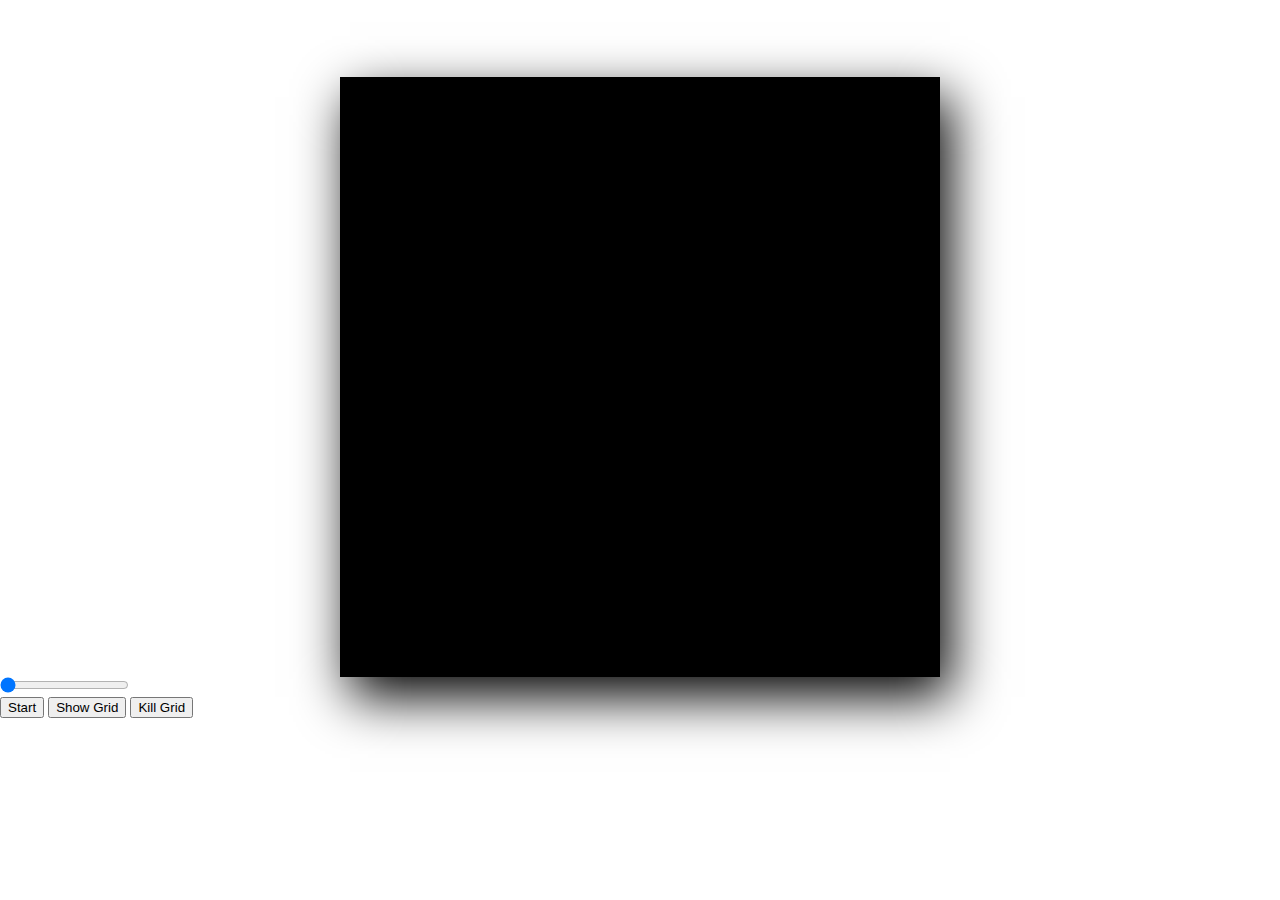
==== index.html @ 16a6a6c3 "established ground-work - grid, snake control" ====
<!DOCTYPE html>
<html lang="en">
<head>
    <meta charset="UTF-8">
    <meta http-equiv="X-UA-Compatible" content="IE=edge">
    <meta name="viewport" content="width=device-width, initial-scale=1.0">
    <title>JSnake</title>
    <link rel="stylesheet" href = "style.css"></link>
    <script defer src = "script.js"></script>
</head>

<body>  

    <h1>Snake</h1>

    <div id="gameBoard"></div>
    <div class="slidecontainer">
        <input type="range" min="8" max="20" value="8" class="slider" id="myRange">
      </div>
    <button onclick="startGame()">Start</button>
    <button onclick="showGrid()">Show Grid</button>
    <button onclick="killGrid()">Kill Grid</button>
    
</body>
</html>
---- style.css ----
* {
  margin: 0 auto;
}

h1 {
  color: white;
  margin-top: 20px;
  margin-bottom: 20px;
}

#gameBoard {
  width: 600px;
  height: 600px;
  display: flex;
  flex-wrap: wrap;
  flex-direction: row;

  box-shadow: 10px 20px 50px black;
}

.cell {
  background-color: black;
  width: 58px;
  height: 58px;
  margin: 0;
  border: 1px solid black;
}

.snake {
  background-color: green;
  border: 1px solid black;
}

.fruit {
  background-color: red;
  border: 1px solid white;
}
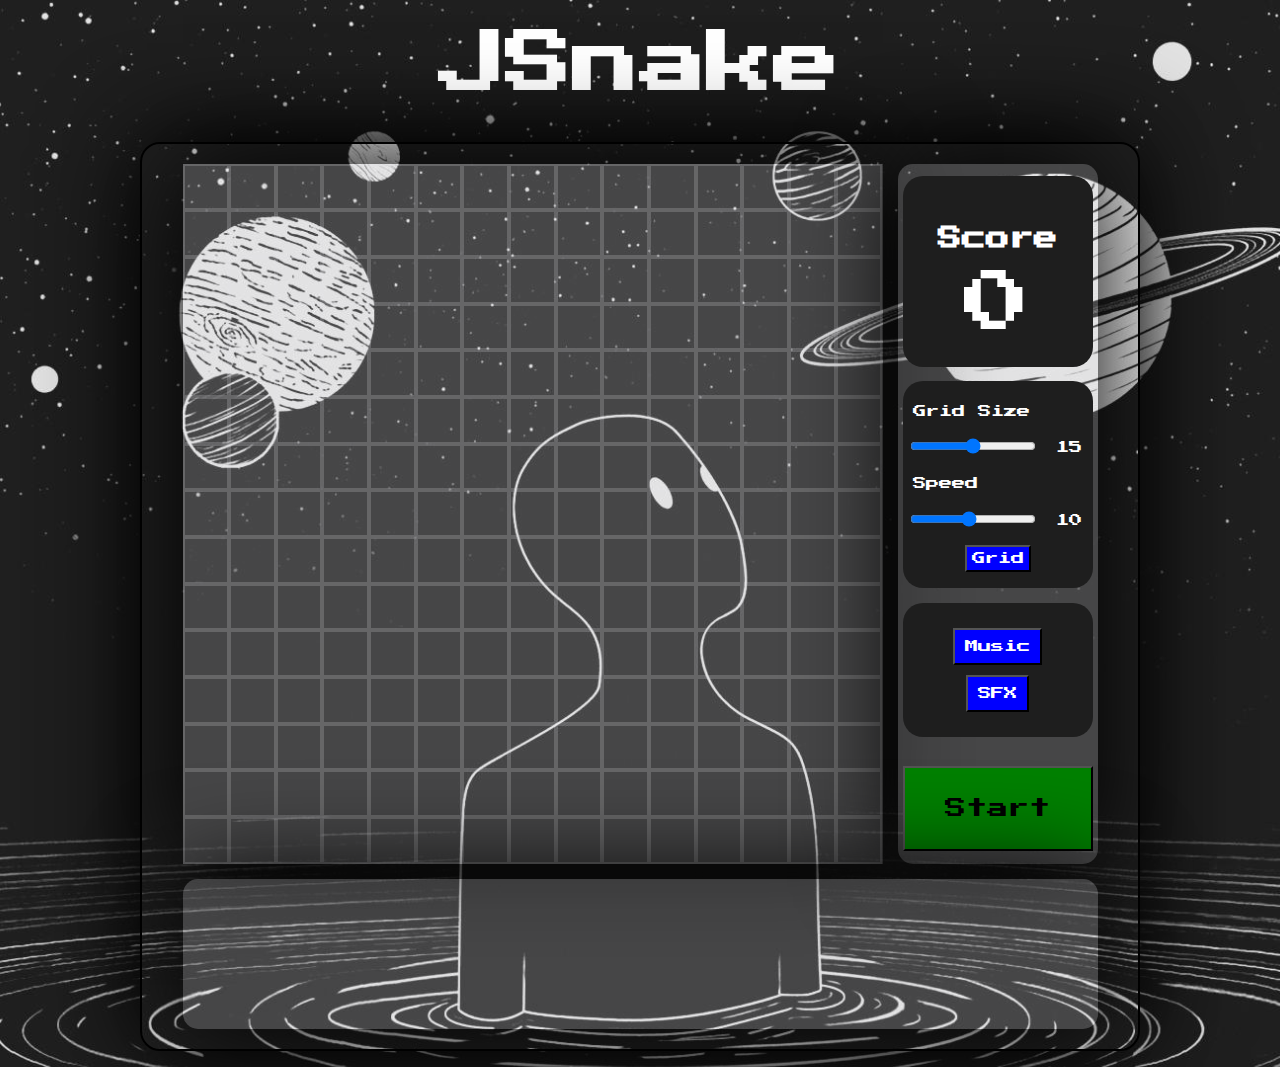
==== commit bf7c260a: "Added design, game options, snake options" ====
--- a/index.html
+++ b/index.html
@@ -7,19 +7,48 @@
     <title>JSnake</title>
     <link rel="stylesheet" href = "style.css"></link>
     <script defer src = "script.js"></script>
+    <link rel="preconnect" href="https://fonts.googleapis.com">
+    <link rel="preconnect" href="https://fonts.googleapis.com">
+    <link rel="preconnect" href="https://fonts.gstatic.com" crossorigin>
+    <link href="https://fonts.googleapis.com/css2?family=Press+Start+2P&display=swap" rel="stylesheet">
+
 </head>
 
 <body>  
 
-    <h1>Snake</h1>
+    <h1>JSnake</h1>
 
-    <div id="gameBoard"></div>
-    <div class="slidecontainer">
-        <input type="range" min="8" max="20" value="8" class="slider" id="myRange">
-      </div>
-    <button onclick="startGame()">Start</button>
-    <button onclick="showGrid()">Show Grid</button>
-    <button onclick="killGrid()">Kill Grid</button>
+    <div id="layout" class = "glow">
+        <div id="gameBoardWrapper">
+            <div id="gameBoard"></div>
+        </div>
+        <div id="gameOptions">
+
+            <div class = 'scoreContainer'>
+                <h2>Score</h2>
+                <p id="score">0</p>
+            </div>
+            <div class="slideContainer">
+                <p>Grid Size</p>
+                <input type="range" min="10" max="20" value="15" class="slider" id="myRange">
+                <p id = "rowCounter">15</p>
+                <p>Speed</p>
+                <input type="range" min="5" max="20" value="12" class="slider" id="mySpeed">
+                <p id = "speedCounter">10</p>
+                <button id="gridButton" onclick="showGrid()">Grid</button>
+            </div>
+            <div class="soundContainer">
+                <button id="musicButton" onclick="playMusic()">Music</button>
+                <button id="soundButton" onclick="playSFX()">SFX</button>
+            </div>
+            <button id = "startButton" onclick="startGame()">Start</button>
+            <p id = "rowCounter"></p>
+
+        </div>
+        <div id="snakeOptions"></div>
+    </div>
+
+    <p id = "rowCounter"></p>
     
 </body>
 </html>--- a/style.css
+++ b/style.css
@@ -1,29 +1,166 @@
 * {
+  box-sizing: border-box;
+}
+
+body {
+  background-image: url("images/spacingOut.jpeg");
+  font-family: "Press Start 2P", cursive;
+  background-size: cover;
+  background-position: center;
+}
+
+h1 {
+  text-align: center;
+  margin-top: 30px;
+  font-size: 50pt;
+  color: white;
+}
+
+.glow::before,
+.glow::after {
+  content: "";
+}
+
+#startButton {
+  background-color: green;
+  width: 100%;
+  font-family: "Press Start 2P", cursive;
+  padding: 30px;
+  font-size: 16pt;
+}
+
+#gridButton {
+  text-decoration: none;
+  background: none;
+  font-family: "Press Start 2P", cursive;
+  background-color: blue;
+  color: white;
+  padding: 5px;
+  margin: 0 auto;
+  display: block;
+}
+
+button:hover {
+  cursor: pointer;
+}
+
+.slideContainer p {
+  color: white;
+  padding: 5px;
+  font-size: 10pt;
+}
+
+.slideContainer {
+  background-color: rgb(30, 30, 30);
+  padding: 5px;
+  border-radius: 20px;
+  width: 100%;
+  height: 30%;
+}
+
+input {
+  width: 70%;
+  float: left;
+  margin-right: 20px;
+}
+
+.scoreContainer {
+  color: white;
+  display: flex;
+  flex-wrap: wrap;
+  justify-content: center;
+  background-color: rgb(30, 30, 30);
+  padding: 30px;
+  border-radius: 20px;
+  width: 100%;
+}
+
+.scoreContainer p {
+  font-size: 50pt;
   margin: 0 auto;
 }
 
-h1 {
+.soundContainer {
   color: white;
-  margin-top: 20px;
-  margin-bottom: 20px;
+  display: flex;
+  flex-wrap: wrap;
+  justify-content: center;
+  background-color: rgb(30, 30, 30);
+  padding: 20px;
+  border-radius: 20px;
+  width: 100%;
+  margin-bottom: 15px;
 }
 
-#gameBoard {
-  width: 600px;
-  height: 600px;
+#musicButton,
+#soundButton {
+  text-decoration: none;
+  background: none;
+  font-family: "Press Start 2P", cursive;
+  background-color: blue;
+  color: white;
+  padding: 10px;
+  margin: 5px;
+}
+
+#layout {
+  margin: 0 auto;
+  margin-top: 40px;
+  border: 2px solid black;
+  border-radius: 20px;
+  padding: 20px;
+  width: 1000px;
   display: flex;
   flex-wrap: wrap;
   flex-direction: row;
+  justify-content: center;
+  box-shadow: 0px 0px 100px black;
+}
+#gameBoard {
+  float: left;
+  width: 700px;
+  height: 700px;
+  display: flex;
+  flex-wrap: wrap;
+  flex-direction: row;
+}
 
-  box-shadow: 10px 20px 50px black;
+#gameBoardWrapper {
+  background-color: rgba(230, 230, 233, 0.2);
+  box-shadow: 0px 0px 100px black;
+}
+
+#snakeOptions {
+  background-color: rgba(230, 230, 233, 0.2);
+  border-radius: 15px;
+  width: 915px;
+  height: 150px;
+  margin-top: 15px;
+  padding: 10px;
+  box-shadow: 0px 0px 100px black;
+}
+
+#gameOptions {
+  display: flex;
+  flex-wrap: wrap;
+  flex-direction: row;
+  justify-content: center;
+  align-items: center;
+  background-color: rgba(230, 230, 233, 0.2);
+  border-radius: 15px;
+  width: 200px;
+  height: 700px;
+  margin-left: 15px;
+  padding: 5px;
+  box-shadow: 0px 0px 100px black;
 }
 
 .cell {
-  background-color: black;
+  /* background-color: #353638; */
   width: 58px;
   height: 58px;
   margin: 0;
-  border: 1px solid black;
+  border: 2px solid rgba(230, 230, 233, 0);
 }
 
 .snake {
@@ -32,6 +169,7 @@
 }
 
 .fruit {
-  background-color: red;
-  border: 1px solid white;
+  background-image: url("images/cherryGood.png");
+  background-size: cover;
+  background-position: center;
 }
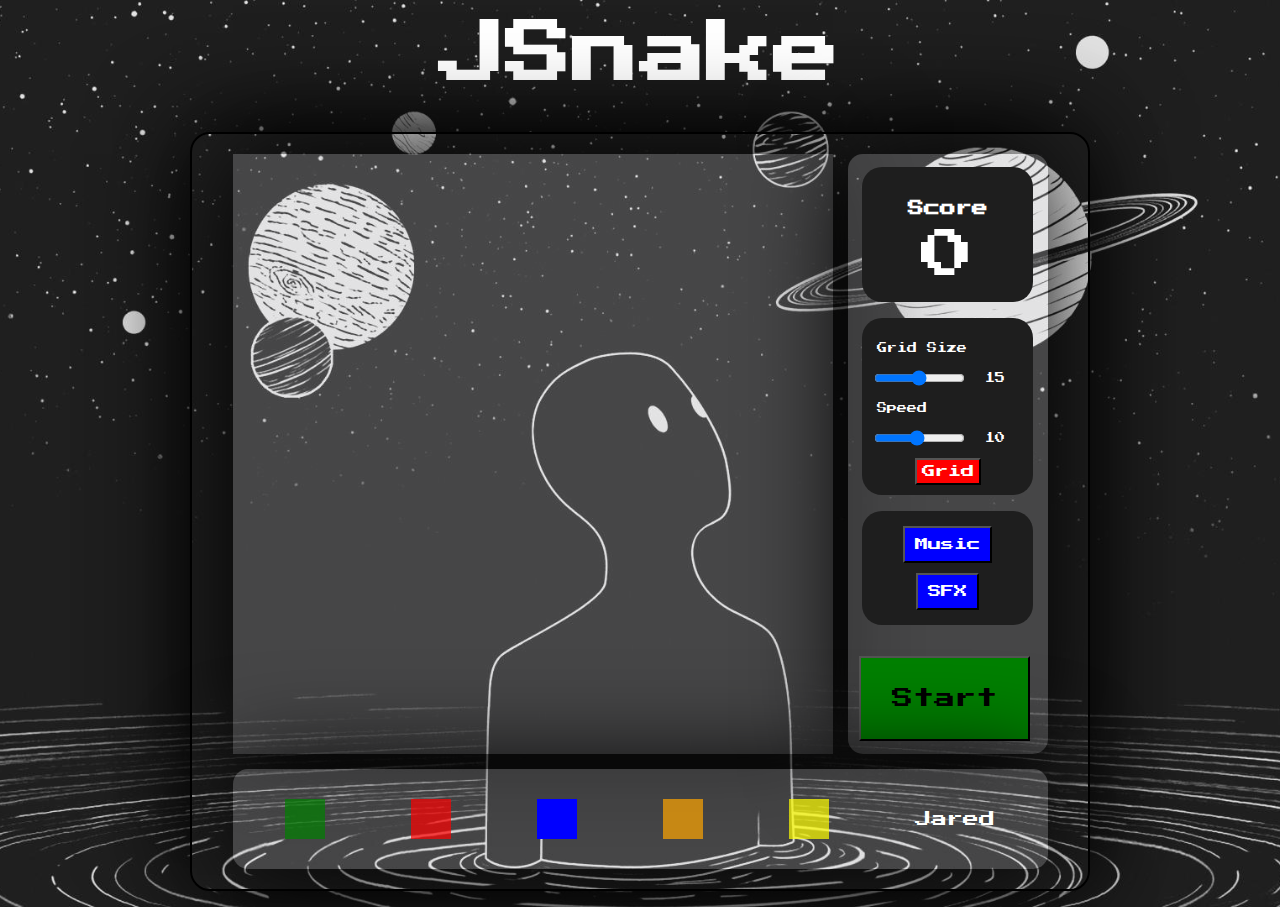
==== commit fd37180e: "Added player options" ====
--- a/index.html
+++ b/index.html
@@ -45,7 +45,32 @@
             <p id = "rowCounter"></p>
 
         </div>
-        <div id="snakeOptions"></div>
+        <div id="snakeOptions">
+            <div id="snakeChoice">
+                <div id="green"></div>
+                <p>Jared</p>
+            </div>
+            <div id="snakeChoice">
+                <div id="red"></div>
+                <p>Hector</p>
+            </div>
+            <div id="snakeChoice">
+                <div id="blue"></div>
+                <p>Stacy</p>
+            </div>
+            <div id="snakeChoice">
+                <div id="orange"></div>
+                <p>Sam</p>
+            </div>
+            <div id="snakeChoice">
+                <div id="yellow"></div>
+                <p>Becka</p>
+            </div>
+            <div>
+                <p id = "selectedSnake">Jared</p>
+            </div>
+            
+        </div>
     </div>
 
     <p id = "rowCounter"></p>
--- a/style.css
+++ b/style.css
@@ -11,9 +11,13 @@
 
 h1 {
   text-align: center;
-  margin-top: 30px;
+  margin-top: 20px;
   font-size: 50pt;
   color: white;
+}
+
+h2 {
+  font-size: 12pt;
 }
 
 .glow::before,
@@ -22,8 +26,8 @@
 }
 
 #startButton {
-  background-color: green;
-  width: 100%;
+  background-color: #008000;
+  width: 90%;
   font-family: "Press Start 2P", cursive;
   padding: 30px;
   font-size: 16pt;
@@ -33,7 +37,7 @@
   text-decoration: none;
   background: none;
   font-family: "Press Start 2P", cursive;
-  background-color: blue;
+  background-color: red;
   color: white;
   padding: 5px;
   margin: 0 auto;
@@ -47,40 +51,24 @@
 .slideContainer p {
   color: white;
   padding: 5px;
-  font-size: 10pt;
+  font-size: 10px;
 }
 
 .slideContainer {
   background-color: rgb(30, 30, 30);
-  padding: 5px;
-  border-radius: 20px;
-  width: 100%;
+  padding: 10px;
+  border-radius: 20px;
+  width: 90%;
   height: 30%;
 }
 
 input {
-  width: 70%;
+  width: 60%;
   float: left;
   margin-right: 20px;
 }
 
 .scoreContainer {
-  color: white;
-  display: flex;
-  flex-wrap: wrap;
-  justify-content: center;
-  background-color: rgb(30, 30, 30);
-  padding: 30px;
-  border-radius: 20px;
-  width: 100%;
-}
-
-.scoreContainer p {
-  font-size: 50pt;
-  margin: 0 auto;
-}
-
-.soundContainer {
   color: white;
   display: flex;
   flex-wrap: wrap;
@@ -88,7 +76,23 @@
   background-color: rgb(30, 30, 30);
   padding: 20px;
   border-radius: 20px;
-  width: 100%;
+  width: 90%;
+}
+
+.scoreContainer p {
+  font-size: 40pt;
+  margin: 0 auto;
+}
+
+.soundContainer {
+  color: white;
+  display: flex;
+  flex-wrap: wrap;
+  justify-content: center;
+  background-color: rgb(30, 30, 30);
+  padding: 10px;
+  border-radius: 20px;
+  width: 90%;
   margin-bottom: 15px;
 }
 
@@ -109,7 +113,7 @@
   border: 2px solid black;
   border-radius: 20px;
   padding: 20px;
-  width: 1000px;
+  width: 900px;
   display: flex;
   flex-wrap: wrap;
   flex-direction: row;
@@ -118,8 +122,8 @@
 }
 #gameBoard {
   float: left;
-  width: 700px;
-  height: 700px;
+  width: 600px;
+  height: 600px;
   display: flex;
   flex-wrap: wrap;
   flex-direction: row;
@@ -133,23 +137,81 @@
 #snakeOptions {
   background-color: rgba(230, 230, 233, 0.2);
   border-radius: 15px;
-  width: 915px;
-  height: 150px;
+  width: 815px;
+  height: 100px;
   margin-top: 15px;
-  padding: 10px;
-  box-shadow: 0px 0px 100px black;
+  box-shadow: 0px 0px 100px black;
+  display: flex;
+  flex-wrap: wrap;
+  justify-content: space-around;
+  align-items: center;
+  padding: 10px;
+  color: white;
+}
+
+#snakeChoice {
+  display: flex;
+  flex-direction: column;
+  align-items: center;
+  cursor: pointer;
+}
+
+#snakeChoice p {
+  display: none;
+}
+
+#snakeChoice div:hover {
+  box-shadow: 0px 0px 50px black;
+}
+
+#snakeChoice div:hover + p {
+  display: block;
+}
+
+#snakeChoice #blue {
+  background-color: blue;
+  width: 40px;
+  height: 40px;
+}
+
+#green {
+  background-color: green;
+  opacity: 0.7;
+  width: 40px;
+  height: 40px;
+}
+
+#red {
+  background-color: red;
+  opacity: 0.7;
+  width: 40px;
+  height: 40px;
+}
+
+#orange {
+  background-color: orange;
+  opacity: 0.7;
+  width: 40px;
+  height: 40px;
+}
+
+#yellow {
+  background-color: yellow;
+  opacity: 0.7;
+  width: 40px;
+  height: 40px;
 }
 
 #gameOptions {
   display: flex;
   flex-wrap: wrap;
   flex-direction: row;
-  justify-content: center;
+  justify-content: space-evenly;
   align-items: center;
   background-color: rgba(230, 230, 233, 0.2);
   border-radius: 15px;
   width: 200px;
-  height: 700px;
+  height: 600px;
   margin-left: 15px;
   padding: 5px;
   box-shadow: 0px 0px 100px black;
@@ -165,6 +227,27 @@
 
 .snake {
   background-color: green;
+  opacity: 0.9;
+  border: 1px solid black;
+}
+.red {
+  background-color: red;
+  opacity: 0.9;
+  border: 1px solid black;
+}
+.blue {
+  background-color: blue;
+  opacity: 0.9;
+  border: 1px solid black;
+}
+.orange {
+  background-color: orange;
+  opacity: 0.9;
+  border: 1px solid black;
+}
+.yellow {
+  background-color: yellow;
+  opacity: 0.9;
   border: 1px solid black;
 }
 
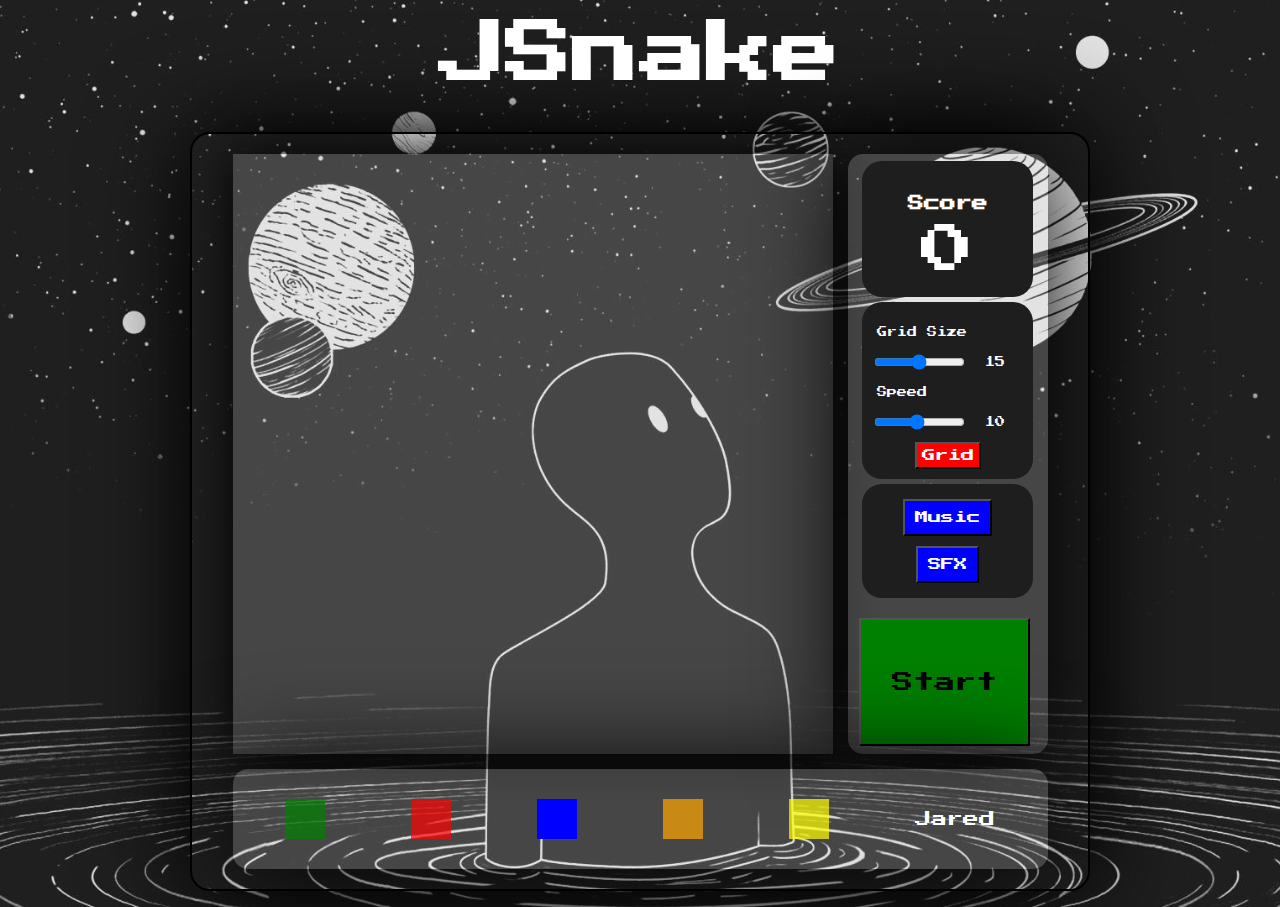
==== commit fa8048d5: "resizing for 13 inch macbook, started ipad design" ====
--- a/index.html
+++ b/index.html
@@ -41,7 +41,7 @@
                 <button id="musicButton" onclick="playMusic()">Music</button>
                 <button id="soundButton" onclick="playSFX()">SFX</button>
             </div>
-            <button id = "startButton" onclick="startGame()">Start</button>
+            <button id = "startButton" onclick="startGame()"><p>Start</p></button>
             <p id = "rowCounter"></p>
 
         </div>
--- a/style.css
+++ b/style.css
@@ -131,7 +131,7 @@
 
 #gameBoardWrapper {
   background-color: rgba(230, 230, 233, 0.2);
-  box-shadow: 0px 0px 100px black;
+  box-shadow: 0px 0px 50px black;
 }
 
 #snakeOptions {
@@ -256,3 +256,96 @@
   background-size: cover;
   background-position: center;
 }
+
+/* 13 Inch Macbook */
+@media (max-width: 1210px) {
+  body {
+    zoom: 85%;
+  }
+}
+
+/* IPAD air */
+@media (max-width: 825px) {
+  h1 {
+    font-size: 35pt;
+  }
+  #layout {
+    margin: 0 auto;
+    margin-top: 10px;
+    border: 2px solid black;
+    border-radius: 20px;
+    padding: 20px;
+    width: 700px;
+    display: flex;
+    flex-wrap: wrap;
+    flex-direction: row;
+    justify-content: center;
+  }
+  #gameOptions {
+    display: flex;
+    flex-wrap: wrap;
+    flex-direction: column;
+    justify-content: space-evenly;
+    align-items: center;
+    background-color: rgba(230, 230, 233, 0.2);
+    border-radius: 15px;
+    width: 600px;
+    height: 100px;
+    margin-left: 15px;
+    padding: 5px;
+    box-shadow: 0px 0px 100px black;
+  }
+  #gameBoardWrapper {
+    background-color: rgba(230, 230, 233, 0.2);
+    box-shadow: 0px 0px 50px black;
+    margin-bottom: 10px;
+  }
+  #gameBoard {
+    float: left;
+    width: 500px;
+    height: 500px;
+    display: flex;
+    flex-wrap: wrap;
+    flex-direction: row;
+  }
+  .scoreContainer {
+    color: white;
+    display: flex;
+    flex-wrap: wrap;
+    justify-content: center;
+    background-color: rgb(30, 30, 30);
+    padding: 20px;
+    border-radius: 20px;
+    width: 20%;
+  }
+  .scoreContainer p {
+    font-size: 30pt;
+    margin: 0 auto;
+  }
+  .scoreContainer h2 {
+    font-size: 10pt;
+    margin: 0 auto;
+  }
+
+  .slideContainer {
+    display: none;
+  }
+  .soundContainer {
+    display: none;
+  }
+  #startButton {
+    display: flex;
+    justify-content: center;
+    align-items: center;
+    background-color: #008000;
+    width: 20%;
+    height: 100%;
+    font-family: "Press Start 2P", cursive;
+    padding: 0px;
+    font-size: 13pt;
+    border-radius: 20px;
+  }
+  #startButton p {
+    font-size: 13pt;
+  }
+}
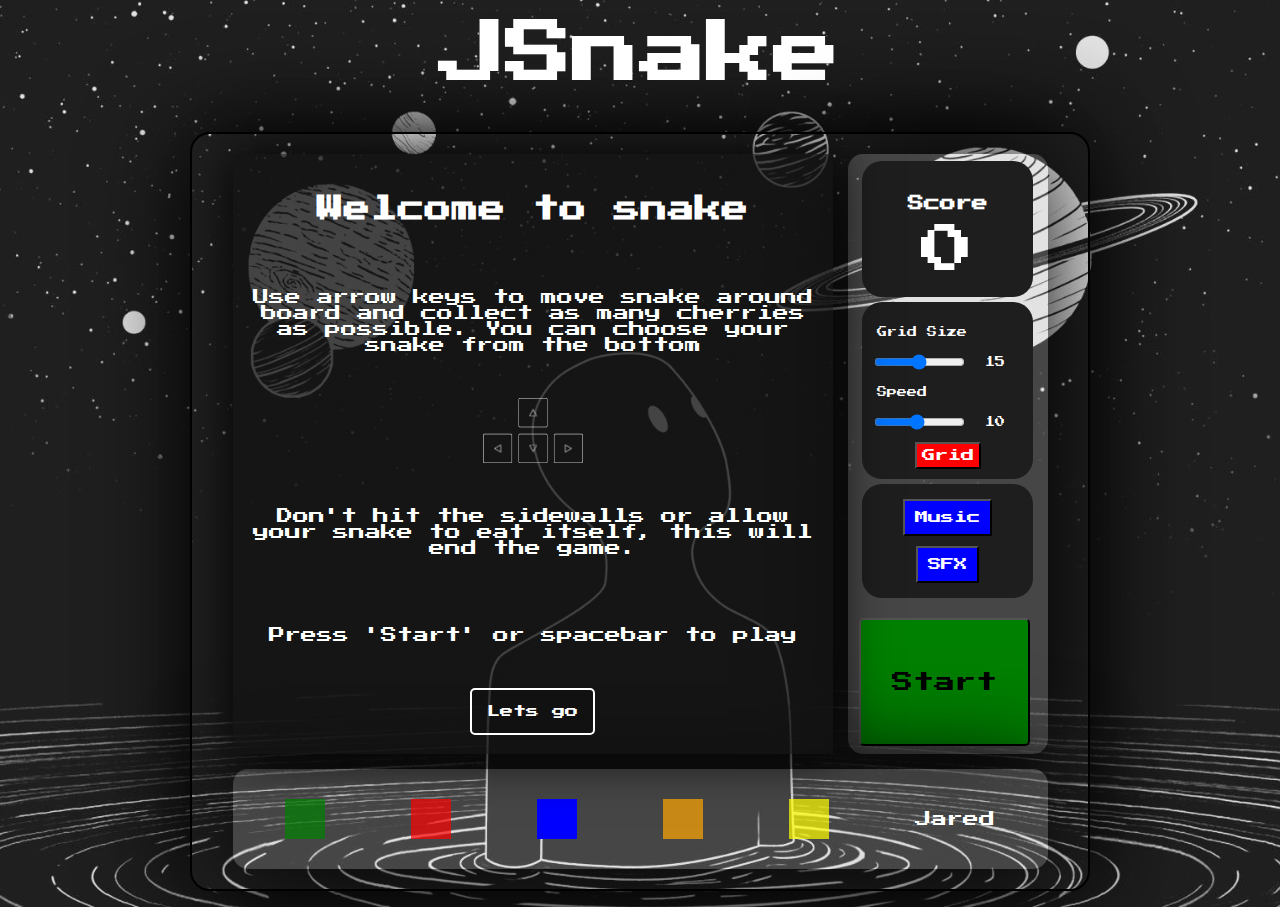
==== commit fd921882: "added pre-game welcome overlay, added lost game overlay" ====
--- a/index.html
+++ b/index.html
@@ -20,6 +20,15 @@
 
     <div id="layout" class = "glow">
         <div id="gameBoardWrapper">
+            <div id="overlay">
+                <h2>Welcome to snake</h2>
+                <p>Use arrow keys to move snake around board and collect as many cherries as possible. You can choose your snake from the bottom</p>
+                <img src="images/arrowKeys.png">
+                <p>Don't hit the sidewalls or allow your snake to eat itself, this will end the game.</p>
+                <p>Press 'Start' or spacebar to play</p>
+                <button id="gotIt">Lets go</button>
+            </div>
+            <div id="lostGameMessage"><p id="lostGameOutput"></p></div>
             <div id="gameBoard"></div>
         </div>
         <div id="gameOptions">
--- a/style.css
+++ b/style.css
@@ -31,6 +31,7 @@
   font-family: "Press Start 2P", cursive;
   padding: 30px;
   font-size: 16pt;
+  border-radius: 5px;
 }
 
 #gridButton {
@@ -132,6 +133,7 @@
 #gameBoardWrapper {
   background-color: rgba(230, 230, 233, 0.2);
   box-shadow: 0px 0px 50px black;
+  position: relative;
 }
 
 #snakeOptions {
@@ -257,95 +259,54 @@
   background-position: center;
 }
 
+#overlay {
+  width: 100%;
+  height: 100%;
+  position: absolute;
+  background-color: rgba(0, 0, 0, 0.7);
+  z-index: 2;
+  display: flex;
+  flex-direction: column;
+  justify-content: space-evenly;
+  align-items: center;
+  color: white;
+}
+
+#overlay button {
+  background-color: rgba(0, 0, 0, 0.1);
+  border: 2px solid white;
+  border-radius: 5px;
+  padding: 15px;
+  color: white;
+  font-family: "Press Start 2P", cursive;
+}
+
+#overlay h2 {
+  font-size: 20pt;
+}
+
+#overlay p {
+  text-align: center;
+  padding: 10px;
+}
+
+#overlay img {
+  width: 100px;
+}
+
+#lostGameMessage {
+  width: 100%;
+  height: 100%;
+  position: absolute;
+  display: flex;
+  justify-content: center;
+  align-items: center;
+  z-index: 1;
+}
+
 /* 13 Inch Macbook */
 @media (max-width: 1210px) {
   body {
     zoom: 85%;
   }
 }
-
-/* IPAD air */
-@media (max-width: 825px) {
-  h1 {
-    font-size: 35pt;
-  }
-  #layout {
-    margin: 0 auto;
-    margin-top: 10px;
-    border: 2px solid black;
-    border-radius: 20px;
-    padding: 20px;
-    width: 700px;
-    display: flex;
-    flex-wrap: wrap;
-    flex-direction: row;
-    justify-content: center;
-  }
-  #gameOptions {
-    display: flex;
-    flex-wrap: wrap;
-    flex-direction: column;
-    justify-content: space-evenly;
-    align-items: center;
-    background-color: rgba(230, 230, 233, 0.2);
-    border-radius: 15px;
-    width: 600px;
-    height: 100px;
-    margin-left: 15px;
-    padding: 5px;
-    box-shadow: 0px 0px 100px black;
-  }
-  #gameBoardWrapper {
-    background-color: rgba(230, 230, 233, 0.2);
-    box-shadow: 0px 0px 50px black;
-    margin-bottom: 10px;
-  }
-  #gameBoard {
-    float: left;
-    width: 500px;
-    height: 500px;
-    display: flex;
-    flex-wrap: wrap;
-    flex-direction: row;
-  }
-  .scoreContainer {
-    color: white;
-    display: flex;
-    flex-wrap: wrap;
-    justify-content: center;
-    background-color: rgb(30, 30, 30);
-    padding: 20px;
-    border-radius: 20px;
-    width: 20%;
-  }
-  .scoreContainer p {
-    font-size: 30pt;
-    margin: 0 auto;
-  }
-  .scoreContainer h2 {
-    font-size: 10pt;
-    margin: 0 auto;
-  }
-
-  .slideContainer {
-    display: none;
-  }
-  .soundContainer {
-    display: none;
-  }
-  #startButton {
-    display: flex;
-    justify-content: center;
-    align-items: center;
-    background-color: #008000;
-    width: 20%;
-    height: 100%;
-    font-family: "Press Start 2P", cursive;
-    padding: 0px;
-    font-size: 13pt;
-    border-radius: 20px;
-  }
-  #startButton p {
-    font-size: 13pt;
-  }
-}
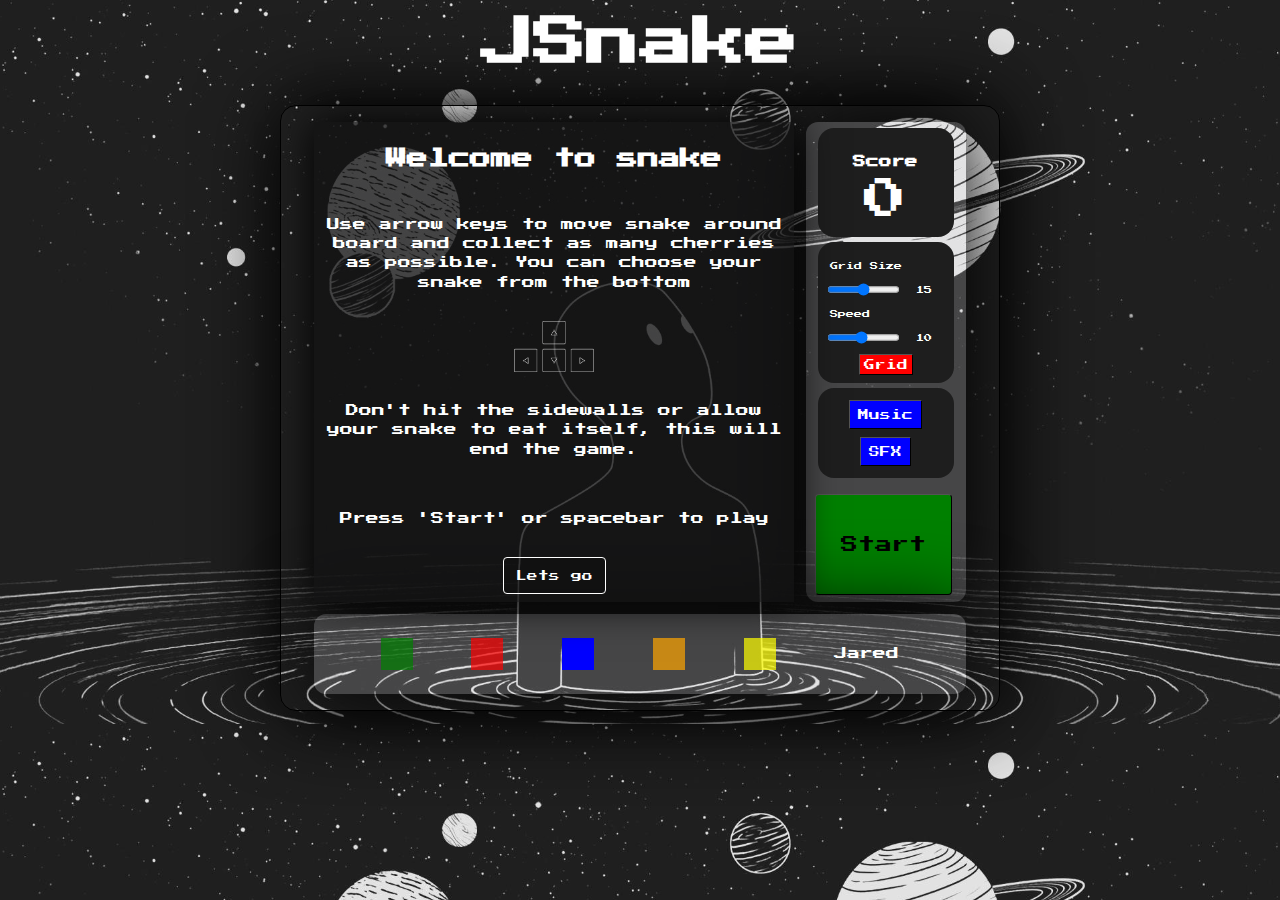
==== commit 4ac6b902: "added background music" ====
--- a/index.html
+++ b/index.html
@@ -28,7 +28,17 @@
                 <p>Press 'Start' or spacebar to play</p>
                 <button id="gotIt">Lets go</button>
             </div>
-            <div id="lostGameMessage"><p id="lostGameOutput"></p></div>
+            <div id="lostGameMessage">
+
+                
+                <p id="enterName">
+                    <label for="initials">Enter Name</label>
+                    <input type="text" maxlength = "3" id="initials">
+                </p>
+
+                <p id="lostGameOutput">Press spacebar or 'Start' to replay</p>
+
+            </div>
             <div id="gameBoard"></div>
         </div>
         <div id="gameOptions">
--- a/style.css
+++ b/style.css
@@ -145,7 +145,7 @@
   box-shadow: 0px 0px 100px black;
   display: flex;
   flex-wrap: wrap;
-  justify-content: space-around;
+  justify-content: space-evenly;
   align-items: center;
   padding: 10px;
   color: white;
@@ -231,26 +231,31 @@
   background-color: green;
   opacity: 0.9;
   border: 1px solid black;
+  border-radius: 5px;
 }
 .red {
   background-color: red;
   opacity: 0.9;
   border: 1px solid black;
+  border-radius: 5px;
 }
 .blue {
   background-color: blue;
   opacity: 0.9;
   border: 1px solid black;
+  border-radius: 5px;
 }
 .orange {
   background-color: orange;
   opacity: 0.9;
   border: 1px solid black;
+  border-radius: 5px;
 }
 .yellow {
   background-color: yellow;
   opacity: 0.9;
   border: 1px solid black;
+  border-radius: 5px;
 }
 
 .fruit {
@@ -288,6 +293,7 @@
 #overlay p {
   text-align: center;
   padding: 10px;
+  line-height: 1.5;
 }
 
 #overlay img {
@@ -296,17 +302,55 @@
 
 #lostGameMessage {
   width: 100%;
+  line-height: 1.5;
   height: 100%;
   position: absolute;
-  display: flex;
+  display: none;
+  flex-direction: column;
   justify-content: center;
   align-items: center;
   z-index: 1;
 }
 
+#lostGameOutput {
+  display: block;
+  text-align: center;
+  color: white;
+}
+
+input:focus,
+select:focus,
+textarea:focus,
+button:focus {
+  outline: none;
+}
+
+#enterName {
+  display: flex;
+  justify-content: center;
+  flex-direction: column;
+}
+
+#initials {
+  background: none;
+  border: none;
+  border-bottom: 2px solid white;
+  width: 65px;
+  height: 50px;
+  margin: auto;
+}
+
+#initials,
+label {
+  display: block;
+  color: white;
+  font-family: "Press Start 2P", cursive;
+  font-size: 15pt;
+}
+
 /* 13 Inch Macbook */
-@media (max-width: 1210px) {
+@media (max-width: 1450px) {
   body {
-    zoom: 85%;
+    zoom: 80%;
   }
 }
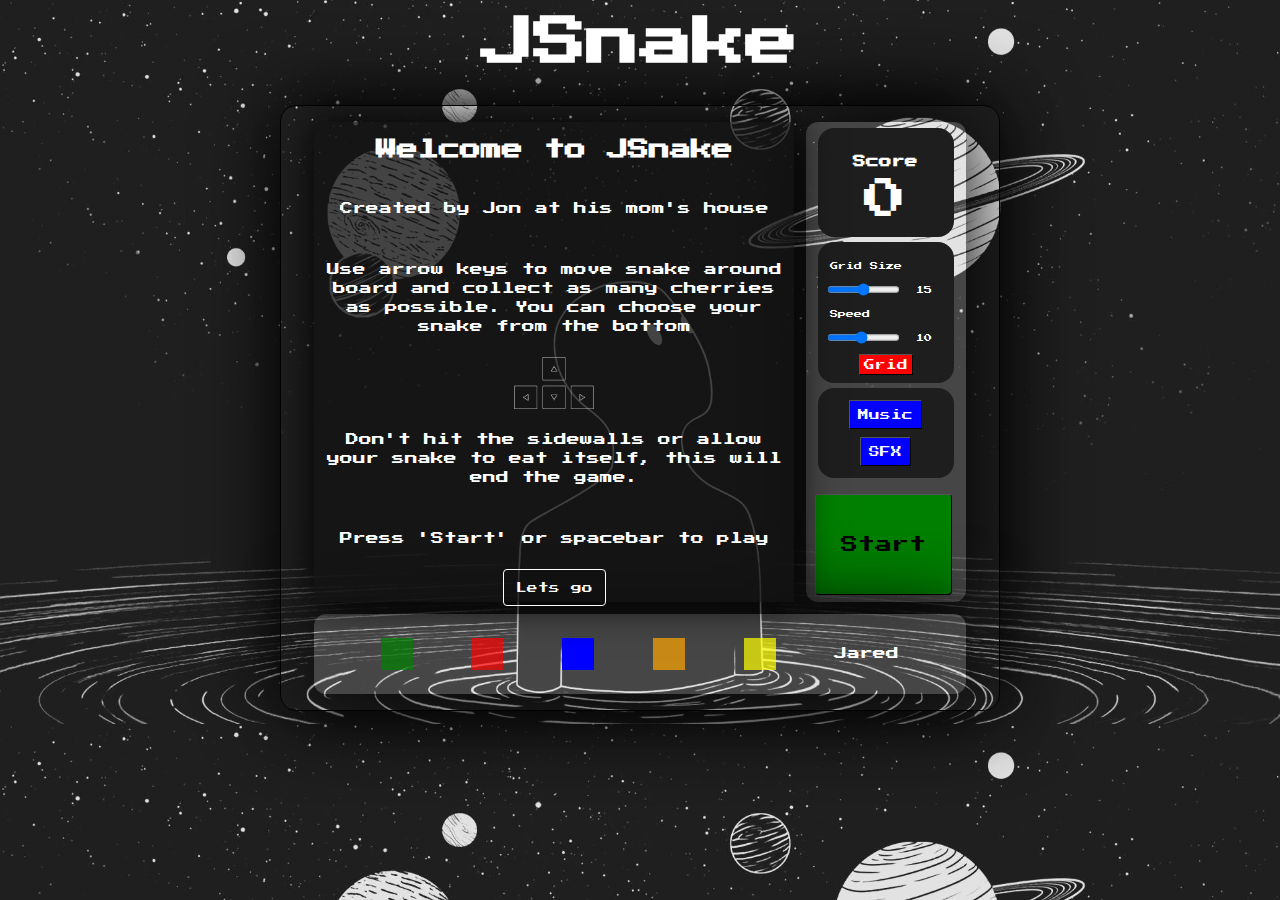
==== commit 584339c0: "changes to title screen" ====
--- a/index.html
+++ b/index.html
@@ -21,7 +21,8 @@
     <div id="layout" class = "glow">
         <div id="gameBoardWrapper">
             <div id="overlay">
-                <h2>Welcome to snake</h2>
+                <h2>Welcome to JSnake</h2>
+                <p>Created by Jon at his mom's house</p>
                 <p>Use arrow keys to move snake around board and collect as many cherries as possible. You can choose your snake from the bottom</p>
                 <img src="images/arrowKeys.png">
                 <p>Don't hit the sidewalls or allow your snake to eat itself, this will end the game.</p>
@@ -35,6 +36,7 @@
                     <label for="initials">Enter Name</label>
                     <input type="text" maxlength = "3" id="initials">
                 </p>
+                <p id="leaderboard"></p>
 
                 <p id="lostGameOutput">Press spacebar or 'Start' to replay</p>
 
--- a/style.css
+++ b/style.css
@@ -307,7 +307,7 @@
   position: absolute;
   display: none;
   flex-direction: column;
-  justify-content: center;
+  justify-content: space-between;
   align-items: center;
   z-index: 1;
 }
@@ -316,6 +316,31 @@
   display: block;
   text-align: center;
   color: white;
+  animation: fadeOut 1.5s infinite;
+}
+
+@keyframes fadeOut {
+  from {
+    opacity: 100%;
+  }
+  to {
+    opacity: 5%;
+  }
+}
+
+@keyframes fadeIn {
+  from {
+    opacity: 5%;
+  }
+  to {
+    opacity: 100%;
+  }
+}
+
+#enterName {
+  display: flex;
+  justify-content: center;
+  flex-direction: column;
 }
 
 input:focus,
@@ -323,12 +348,6 @@
 textarea:focus,
 button:focus {
   outline: none;
-}
-
-#enterName {
-  display: flex;
-  justify-content: center;
-  flex-direction: column;
 }
 
 #initials {
@@ -348,6 +367,33 @@
   font-size: 15pt;
 }
 
+#leaderboard {
+  color: white;
+  font-size: 20pt;
+  display: flex;
+  flex-direction: column;
+  width: 100%;
+}
+
+#nameScore {
+  display: flex;
+  flex-direction: row;
+  justify-content: baseline;
+  width: 100%;
+  margin-bottom: 10px;
+  padding: 10px;
+}
+
+#nameScore > * {
+  margin: 0;
+  padding: 0;
+}
+
+#dots {
+  flex: 1;
+  border-bottom: 4px dotted white;
+}
+
 /* 13 Inch Macbook */
 @media (max-width: 1450px) {
   body {
